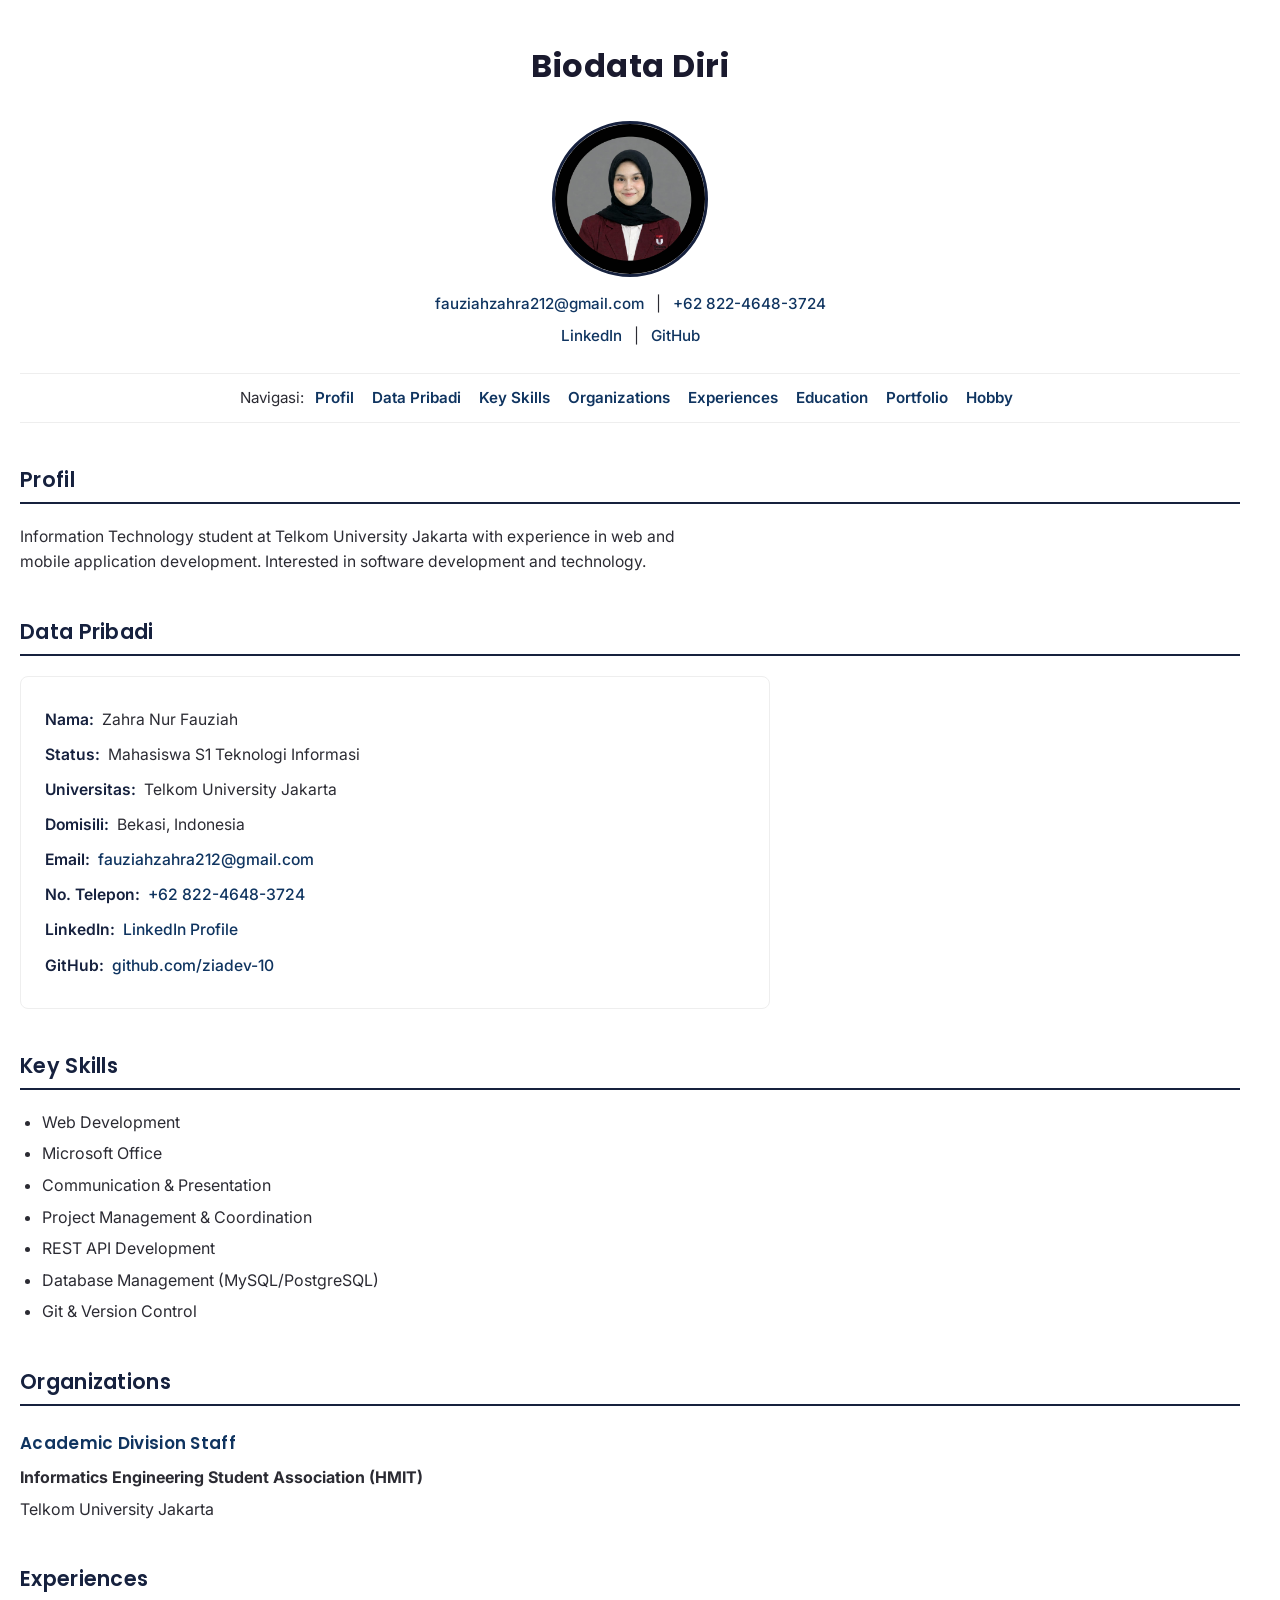
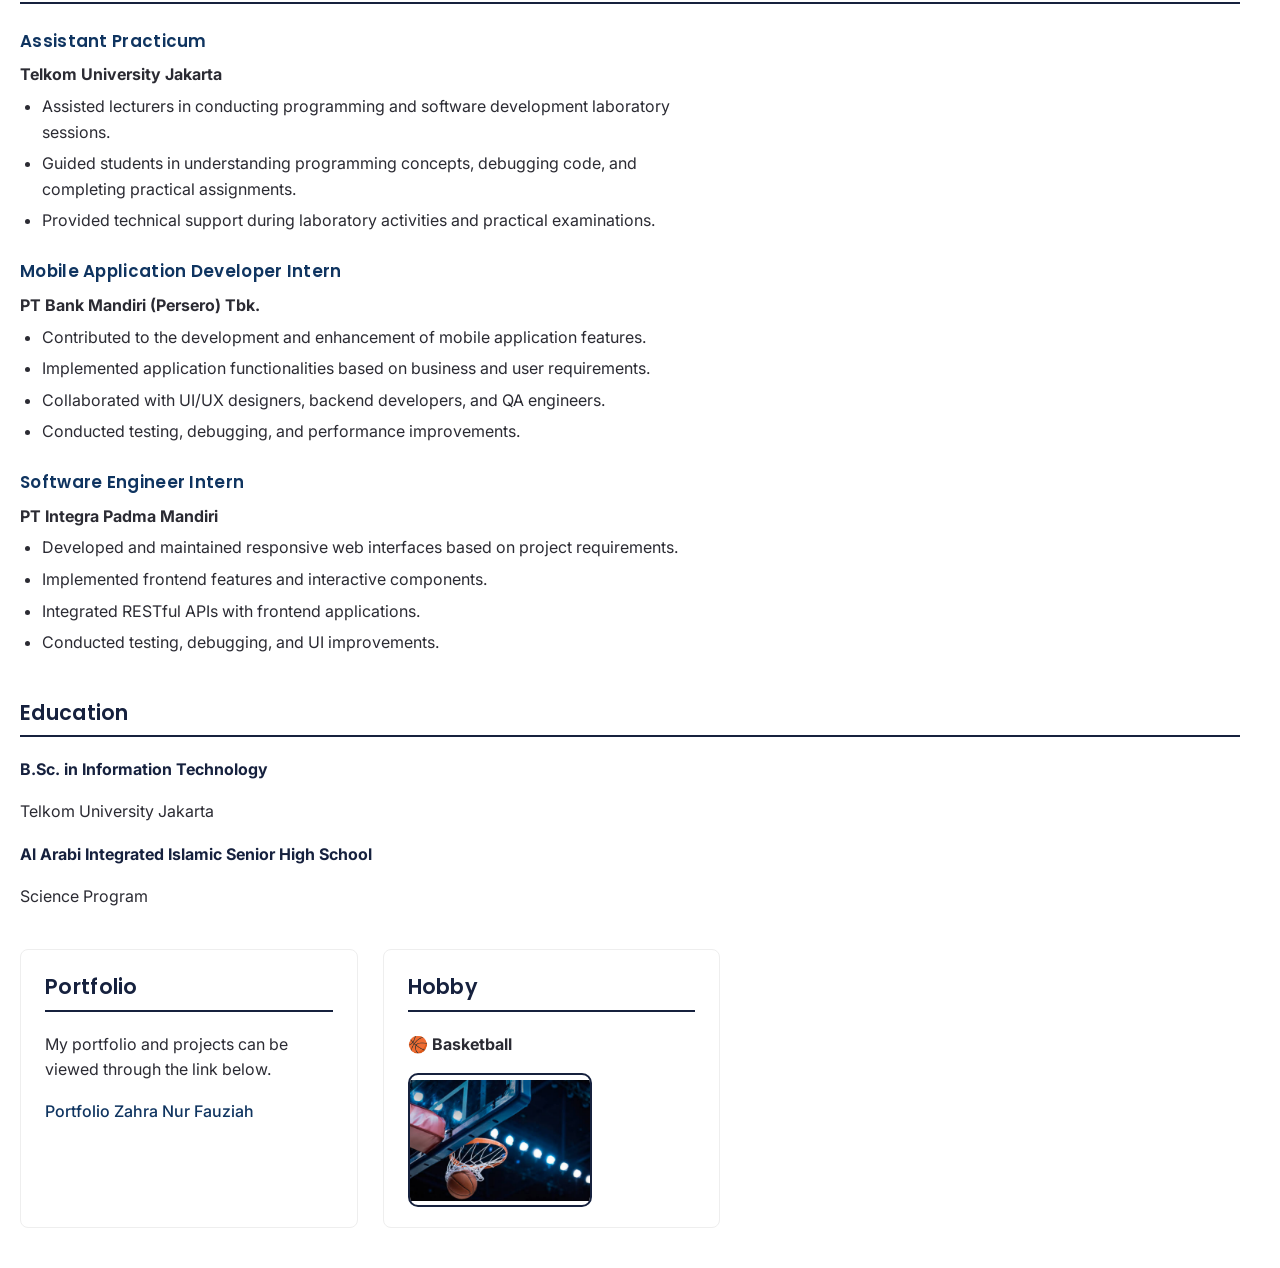
==== profil.html @ 6ab0479e "update foto profil" ====
<!DOCTYPE html>
<html lang="id">

<head>
  <meta charset="UTF-8">
  <meta name="viewport" content="width=device-width, initial-scale=1.0">

  <title>Biodata Zahra Nur Fauziah</title>

  <!-- Google Fonts -->
  <link rel="preconnect" href="https://fonts.googleapis.com">
  <link rel="preconnect" href="https://fonts.gstatic.com" crossorigin>

  <link
    href="https://fonts.googleapis.com/css2?family=Poppins:wght@600;700&family=Inter:wght@400;500;600&display=swap"
    rel="stylesheet">

  <style>

    /* =========================
       DASAR HALAMAN
    ========================= */

    body {
      font-family: 'Inter', Arial, sans-serif;
      font-size: 16px;
      line-height: 1.6;

      margin: 40px 40px 40px 20px;

      background: #ffffff;
      color: #2b2b33;

      -webkit-font-smoothing: antialiased;
    }


    /* =========================
       HEADING
    ========================= */

    h1 {
      font-family: 'Poppins', sans-serif;
      font-size: 2rem;
      font-weight: 700;

      letter-spacing: 0.5px;

      color: #1a1a2e;

      text-align: center;

      margin-bottom: 30px;
    }

    h2 {
      font-family: 'Poppins', sans-serif;
      font-size: 1.3rem;
      font-weight: 600;

      letter-spacing: 0.3px;

      color: #16213e;

      border-bottom: 2px solid #16213e;

      padding-bottom: 6px;

      margin-bottom: 20px;
    }

    h3 {
      font-family: 'Poppins', sans-serif;
      font-size: 1.05rem;
      font-weight: 600;

      letter-spacing: 0.3px;

      color: #0f3460;

      margin-top: 24px;
      margin-bottom: 8px;
    }


    /* =========================
       FOTO PROFIL
    ========================= */

    img.foto {
      width: 150px;
      height: 150px;

      object-fit: cover;

      border-radius: 50%;

      border: 3px solid #16213e;

      display: block;

      margin: 0 auto;
    }


    /* =========================
       LINK
    ========================= */

    a {
      color: #0f3460;

      font-weight: 500;

      text-decoration: none;

      transition: 0.2s ease;
    }

    a:hover {
      color: #16213e;

      text-decoration: underline;
    }


    /* =========================
       KONTAK
    ========================= */

    .contact {
      text-align: center;

      margin-top: 15px;

      font-size: 0.95rem;
    }

    .contact p {
      margin: 7px 0;
    }


    /* =========================
       NAVIGASI
    ========================= */

    nav {
      text-align: center;

      font-size: 0.95rem;

      margin: 25px 0 40px;

      padding: 12px;

      border-top: 1px solid #eeeeee;
      border-bottom: 1px solid #eeeeee;
    }

    nav a {
      margin: 0 7px;

      font-weight: 600;
    }


    /* =========================
       SECTION
    ========================= */

    section {
      margin-bottom: 40px;
    }


    /* =========================
       PROFIL
    ========================= */

    .description {
      max-width: 700px;

      margin: 0;

      font-size: 0.98rem;
    }


    /* =========================
       DATA PRIBADI
    ========================= */

    .data {
      background: #ffffff;

      padding: 20px 24px;

      max-width: 700px;

      margin: 0;

      border: 1px solid #eeeeee;

      border-radius: 8px;
    }

    .data p {
      margin: 10px 0;

      font-size: 0.98rem;
    }

    .label {
      font-weight: 600;

      color: #16213e;

      margin-right: 4px;
    }


    /* =========================
       SKILLS
    ========================= */

    .skills {
      max-width: 700px;

      margin: 0;

      padding-left: 22px;
    }

    .skills li {
      margin-bottom: 6px;
    }


    /* =========================
       ORGANISASI & EXPERIENCE
    ========================= */

    .experience {
      max-width: 700px;

      margin: 0;
    }

    .experience p {
      margin: 6px 0;
    }

    .experience ul {
      margin-top: 6px;

      padding-left: 22px;
    }

    .experience li {
      margin-bottom: 6px;
    }


    /* =========================
       EDUCATION
    ========================= */

    .education-item {
      max-width: 700px;

      margin-bottom: 18px;
    }

    .education-item strong {
      color: #16213e;
    }


    /* =========================
       PORTFOLIO & HOBBY
    ========================= */

    .portfolio-hobby {
      display: flex;

      gap: 25px;

      max-width: 700px;
    }

    .portfolio {
      flex: 1;

      background: #ffffff;

      padding: 20px 24px;

      border: 1px solid #eeeeee;

      border-radius: 8px;

      box-sizing: border-box;
    }

    .portfolio h2 {
      margin-top: 0;
    }


    /* =========================
       GAMBAR BASKET PNG
    ========================= */

    .basket-image {
      width: 180px;
      height: 130px;

      object-fit: contain;

      border-radius: 10px;

      border: 2px solid #16213e;

      display: block;

      margin-top: 12px;
    }


    /* =========================
       RESPONSIVE
    ========================= */

    @media (max-width: 768px) {

      body {
        margin: 25px 20px;
      }

      nav a {
        display: inline-block;

        margin: 5px 7px;
      }

      .data,
      .description,
      .experience,
      .skills,
      .education-item {
        max-width: 100%;
      }

      .portfolio-hobby {
        flex-direction: column;

        max-width: 100%;
      }

      .portfolio {
        width: 100%;
      }

      .basket-image {
        width: 100%;

        max-width: 250px;
      }

    }

  </style>

</head>


<body>


  <!-- =========================
       JUDUL
  ========================= -->

  <h1>Biodata Diri</h1>


  <!-- =========================
       FOTO PROFIL
  ========================= -->

  <img
    class="foto"
    src="src/profil.jpeg"
    alt="Foto Profil Zahra Nur Fauziah"
  >


  <!-- =========================
       KONTAK
  ========================= -->

  <div class="contact">

    <p>

      <a href="mailto:fauziahzahra212@gmail.com">
        fauziahzahra212@gmail.com
      </a>

      &nbsp; | &nbsp;

      <a href="tel:+6282246483724">
        +62 822-4648-3724
      </a>

    </p>


    <p>

      <a
        href="https://www.linkedin.com/in/zahra-nur-fauziah-020765374/"
        target="_blank"
        rel="noopener"
      >
        LinkedIn
      </a>

      &nbsp; | &nbsp;

      <a
        href="https://github.com/ziadev-10"
        target="_blank"
        rel="noopener"
      >
        GitHub
      </a>

    </p>

  </div>


  <!-- =========================
       NAVIGASI
  ========================= -->

  <nav>

    Navigasi:

    <a href="#profil">
      Profil
    </a>

    <a href="#data-pribadi">
      Data Pribadi
    </a>

    <a href="#skills">
      Key Skills
    </a>

    <a href="#organisasi">
      Organizations
    </a>

    <a href="#experiences">
      Experiences
    </a>

    <a href="#pendidikan">
      Education
    </a>

    <a href="#portfolio">
      Portfolio
    </a>

    <a href="#hobby">
      Hobby
    </a>

  </nav>


  <!-- =========================
       PROFIL
  ========================= -->

  <section id="profil">

    <h2>Profil</h2>

    <p class="description">

      Information Technology student at Telkom University Jakarta
      with experience in web and mobile application development.
      Interested in software development and technology.

    </p>

  </section>


  <!-- =========================
       DATA PRIBADI
  ========================= -->

  <section id="data-pribadi">

    <h2>Data Pribadi</h2>

    <div class="data">

      <p>
        <span class="label">Nama:</span>
        Zahra Nur Fauziah
      </p>

      <p>
        <span class="label">Status:</span>
        Mahasiswa S1 Teknologi Informasi
      </p>

      <p>
        <span class="label">Universitas:</span>
        Telkom University Jakarta
      </p>

      <p>
        <span class="label">Domisili:</span>
        Bekasi, Indonesia
      </p>

      <p>

        <span class="label">Email:</span>

        <a href="mailto:fauziahzahra212@gmail.com">
          fauziahzahra212@gmail.com
        </a>

      </p>

      <p>

        <span class="label">No. Telepon:</span>

        <a href="tel:+6282246483724">
          +62 822-4648-3724
        </a>

      </p>

      <p>

        <span class="label">LinkedIn:</span>

        <a
          href="https://www.linkedin.com/in/zahra-nur-fauziah-020765374/"
          target="_blank"
          rel="noopener"
        >
          LinkedIn Profile
        </a>

      </p>

      <p>

        <span class="label">GitHub:</span>

        <a
          href="https://github.com/ziadev-10"
          target="_blank"
          rel="noopener"
        >
          github.com/ziadev-10
        </a>

      </p>

    </div>

  </section>


  <!-- =========================
       KEY SKILLS
  ========================= -->

  <section id="skills">

    <h2>Key Skills</h2>

    <ul class="skills">

      <li>
        Web Development
      </li>

      <li>
        Microsoft Office
      </li>

      <li>
        Communication &amp; Presentation
      </li>

      <li>
        Project Management &amp; Coordination
      </li>

      <li>
        REST API Development
      </li>

      <li>
        Database Management (MySQL/PostgreSQL)
      </li>

      <li>
        Git &amp; Version Control
      </li>

    </ul>

  </section>


  <!-- =========================
       ORGANISASI
  ========================= -->

  <section id="organisasi">

    <h2>Organizations</h2>

    <div class="experience">

      <h3>
        Academic Division Staff
      </h3>

      <p>

        <strong>
          Informatics Engineering Student Association (HMIT)
        </strong>

      </p>

      <p>
        Telkom University Jakarta
      </p>

    </div>

  </section>


  <!-- =========================
       EXPERIENCES
  ========================= -->

  <section id="experiences">

    <h2>Experiences</h2>


    <!-- Assistant Practicum -->

    <div class="experience">

      <h3>
        Assistant Practicum
      </h3>

      <p>
        <strong>
          Telkom University Jakarta
        </strong>
      </p>

      <ul>

        <li>
          Assisted lecturers in conducting programming
          and software development laboratory sessions.
        </li>

        <li>
          Guided students in understanding programming concepts,
          debugging code, and completing practical assignments.
        </li>

        <li>
          Provided technical support during laboratory activities
          and practical examinations.
        </li>

      </ul>


      <!-- Mobile Application Developer -->

      <h3>
        Mobile Application Developer Intern
      </h3>

      <p>
        <strong>
          PT Bank Mandiri (Persero) Tbk.
        </strong>
      </p>

      <ul>

        <li>
          Contributed to the development and enhancement
          of mobile application features.
        </li>

        <li>
          Implemented application functionalities based
          on business and user requirements.
        </li>

        <li>
          Collaborated with UI/UX designers, backend developers,
          and QA engineers.
        </li>

        <li>
          Conducted testing, debugging, and performance
          improvements.
        </li>

      </ul>


      <!-- Software Engineer -->

      <h3>
        Software Engineer Intern
      </h3>

      <p>
        <strong>
          PT Integra Padma Mandiri
        </strong>
      </p>

      <ul>

        <li>
          Developed and maintained responsive web interfaces
          based on project requirements.
        </li>

        <li>
          Implemented frontend features and interactive
          components.
        </li>

        <li>
          Integrated RESTful APIs with frontend applications.
        </li>

        <li>
          Conducted testing, debugging, and UI improvements.
        </li>

      </ul>

    </div>

  </section>


  <!-- =========================
       EDUCATION
  ========================= -->

  <section id="pendidikan">

    <h2>Education</h2>


    <div class="education-item">

      <p>

        <strong>
          B.Sc. in Information Technology
        </strong>

      </p>

      <p>
        Telkom University Jakarta
      </p>

    </div>


    <div class="education-item">

      <p>

        <strong>
          Al Arabi Integrated Islamic Senior High School
        </strong>

      </p>

      <p>
        Science Program
      </p>

    </div>

  </section>


  <!-- =========================
       PORTFOLIO & HOBBY
  ========================= -->

  <section>

    <div class="portfolio-hobby">


      <!-- PORTFOLIO -->

      <div
        class="portfolio"
        id="portfolio"
      >

        <h2>
          Portfolio
        </h2>

        <p>
          My portfolio and projects can be viewed through
          the link below.
        </p>

        <p>

          <a
            href="https://portofoliozahranurfauziah.my.canva.site/"
            target="_blank"
            rel="noopener"
          >
            Portfolio Zahra Nur Fauziah
          </a>

        </p>

      </div>


      <!-- HOBBY -->

      <div
        class="portfolio"
        id="hobby"
      >

        <h2>
          Hobby
        </h2>

        <p>

          <strong>
            🏀 Basketball
          </strong>

        </p>

        <!-- File gambar PNG -->
        <img
          class="basket-image"
          src="src/basket.png"
          alt="Basketball"
        >

      </div>


    </div>

  </section>


</body>

</html>
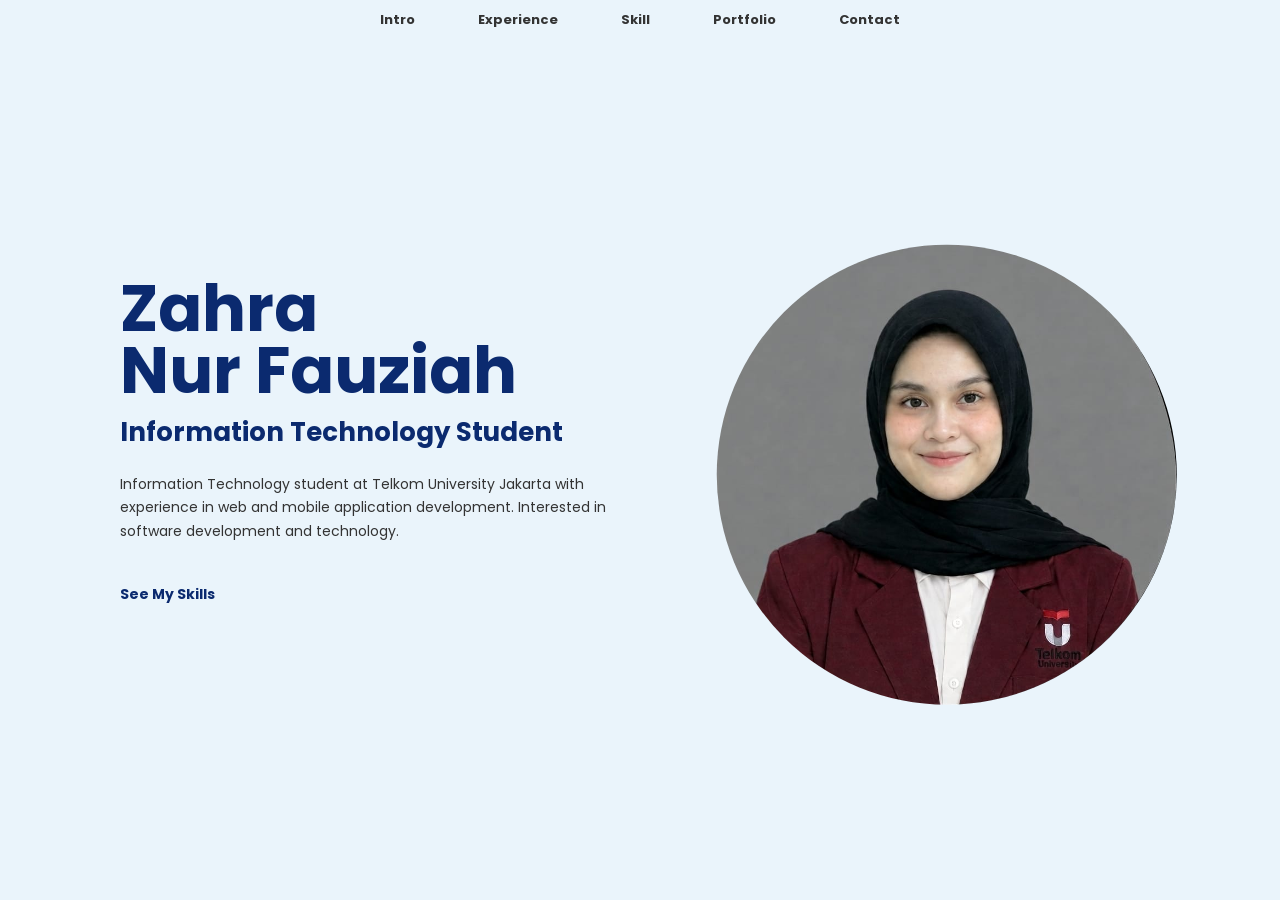
==== commit 219ae1aa: "perubahan file style.css" ====
--- a/profil.html
+++ b/profil.html
@@ -1,904 +1,135 @@
 <!DOCTYPE html>
 <html lang="id">
-
 <head>
-  <meta charset="UTF-8">
-  <meta name="viewport" content="width=device-width, initial-scale=1.0">
-
-  <title>Biodata Zahra Nur Fauziah</title>
-
-  <!-- Google Fonts -->
-  <link rel="preconnect" href="https://fonts.googleapis.com">
-  <link rel="preconnect" href="https://fonts.gstatic.com" crossorigin>
-
-  <link
-    href="https://fonts.googleapis.com/css2?family=Poppins:wght@600;700&family=Inter:wght@400;500;600&display=swap"
-    rel="stylesheet">
-
-  <style>
-
-    /* =========================
-       DASAR HALAMAN
-    ========================= */
-
-    body {
-      font-family: 'Inter', Arial, sans-serif;
-      font-size: 16px;
-      line-height: 1.6;
-
-      margin: 40px 40px 40px 20px;
-
-      background: #ffffff;
-      color: #2b2b33;
-
-      -webkit-font-smoothing: antialiased;
-    }
-
-
-    /* =========================
-       HEADING
-    ========================= */
-
-    h1 {
-      font-family: 'Poppins', sans-serif;
-      font-size: 2rem;
-      font-weight: 700;
-
-      letter-spacing: 0.5px;
-
-      color: #1a1a2e;
-
-      text-align: center;
-
-      margin-bottom: 30px;
-    }
-
-    h2 {
-      font-family: 'Poppins', sans-serif;
-      font-size: 1.3rem;
-      font-weight: 600;
-
-      letter-spacing: 0.3px;
-
-      color: #16213e;
-
-      border-bottom: 2px solid #16213e;
-
-      padding-bottom: 6px;
-
-      margin-bottom: 20px;
-    }
-
-    h3 {
-      font-family: 'Poppins', sans-serif;
-      font-size: 1.05rem;
-      font-weight: 600;
-
-      letter-spacing: 0.3px;
-
-      color: #0f3460;
-
-      margin-top: 24px;
-      margin-bottom: 8px;
-    }
-
-
-    /* =========================
-       FOTO PROFIL
-    ========================= */
-
-    img.foto {
-      width: 150px;
-      height: 150px;
-
-      object-fit: cover;
-
-      border-radius: 50%;
-
-      border: 3px solid #16213e;
-
-      display: block;
-
-      margin: 0 auto;
-    }
-
-
-    /* =========================
-       LINK
-    ========================= */
-
-    a {
-      color: #0f3460;
-
-      font-weight: 500;
-
-      text-decoration: none;
-
-      transition: 0.2s ease;
-    }
-
-    a:hover {
-      color: #16213e;
-
-      text-decoration: underline;
-    }
-
-
-    /* =========================
-       KONTAK
-    ========================= */
-
-    .contact {
-      text-align: center;
-
-      margin-top: 15px;
-
-      font-size: 0.95rem;
-    }
-
-    .contact p {
-      margin: 7px 0;
-    }
-
-
-    /* =========================
-       NAVIGASI
-    ========================= */
-
-    nav {
-      text-align: center;
-
-      font-size: 0.95rem;
-
-      margin: 25px 0 40px;
-
-      padding: 12px;
-
-      border-top: 1px solid #eeeeee;
-      border-bottom: 1px solid #eeeeee;
-    }
-
-    nav a {
-      margin: 0 7px;
-
-      font-weight: 600;
-    }
-
-
-    /* =========================
-       SECTION
-    ========================= */
-
-    section {
-      margin-bottom: 40px;
-    }
-
-
-    /* =========================
-       PROFIL
-    ========================= */
-
-    .description {
-      max-width: 700px;
-
-      margin: 0;
-
-      font-size: 0.98rem;
-    }
-
-
-    /* =========================
-       DATA PRIBADI
-    ========================= */
-
-    .data {
-      background: #ffffff;
-
-      padding: 20px 24px;
-
-      max-width: 700px;
-
-      margin: 0;
-
-      border: 1px solid #eeeeee;
-
-      border-radius: 8px;
-    }
-
-    .data p {
-      margin: 10px 0;
-
-      font-size: 0.98rem;
-    }
-
-    .label {
-      font-weight: 600;
-
-      color: #16213e;
-
-      margin-right: 4px;
-    }
-
-
-    /* =========================
-       SKILLS
-    ========================= */
-
-    .skills {
-      max-width: 700px;
-
-      margin: 0;
-
-      padding-left: 22px;
-    }
-
-    .skills li {
-      margin-bottom: 6px;
-    }
-
-
-    /* =========================
-       ORGANISASI & EXPERIENCE
-    ========================= */
-
-    .experience {
-      max-width: 700px;
-
-      margin: 0;
-    }
-
-    .experience p {
-      margin: 6px 0;
-    }
-
-    .experience ul {
-      margin-top: 6px;
-
-      padding-left: 22px;
-    }
-
-    .experience li {
-      margin-bottom: 6px;
-    }
-
-
-    /* =========================
-       EDUCATION
-    ========================= */
-
-    .education-item {
-      max-width: 700px;
-
-      margin-bottom: 18px;
-    }
-
-    .education-item strong {
-      color: #16213e;
-    }
-
-
-    /* =========================
-       PORTFOLIO & HOBBY
-    ========================= */
-
-    .portfolio-hobby {
-      display: flex;
-
-      gap: 25px;
-
-      max-width: 700px;
-    }
-
-    .portfolio {
-      flex: 1;
-
-      background: #ffffff;
-
-      padding: 20px 24px;
-
-      border: 1px solid #eeeeee;
-
-      border-radius: 8px;
-
-      box-sizing: border-box;
-    }
-
-    .portfolio h2 {
-      margin-top: 0;
-    }
-
-
-    /* =========================
-       GAMBAR BASKET PNG
-    ========================= */
-
-    .basket-image {
-      width: 180px;
-      height: 130px;
-
-      object-fit: contain;
-
-      border-radius: 10px;
-
-      border: 2px solid #16213e;
-
-      display: block;
-
-      margin-top: 12px;
-    }
-
-
-    /* =========================
-       RESPONSIVE
-    ========================= */
-
-    @media (max-width: 768px) {
-
-      body {
-        margin: 25px 20px;
-      }
-
-      nav a {
-        display: inline-block;
-
-        margin: 5px 7px;
-      }
-
-      .data,
-      .description,
-      .experience,
-      .skills,
-      .education-item {
-        max-width: 100%;
-      }
-
-      .portfolio-hobby {
-        flex-direction: column;
-
-        max-width: 100%;
-      }
-
-      .portfolio {
-        width: 100%;
-      }
-
-      .basket-image {
-        width: 100%;
-
-        max-width: 250px;
-      }
-
-    }
-
-  </style>
-
+    <meta charset="UTF-8">
+    <meta name="viewport" content="width=device-width, initial-scale=1.0">
+    <title>Biodata Zahra Nur Fauziah</title>
+    <link rel="stylesheet" href="style.css">
 </head>
-
-
 <body>
 
+<header>
+    <nav>
+        <a data-tab="intro">Intro</a>
+        <a data-tab="experience">Experience</a>
+        <a data-tab="skill">Skill</a>
+        <a data-tab="project">Portfolio</a>
+        <a data-tab="contact">Contact</a>
+    </nav>
+</header>
 
-  <!-- =========================
-       JUDUL
-  ========================= -->
+<section class="tab" id="intro">
+    <div class="container">
+        <div class="avatar">
+            <img src="[data-uri]" alt="Foto Zahra Nur Fauziah">
+        </div>
+        <div class="content">
+            <div class="name">Zahra<br>Nur Fauziah</div>
+            <div class="job">Information Technology <span class="text-gradient">Student</span></div>
+            <div class="des">
+                Information Technology student at Telkom University Jakarta with experience in
+                web and mobile application development. Interested in software development and technology.
+                <br><br>
+                <a class="text-gradient" data-tab="skill">See My Skills</a>
+            </div>
+        </div>
+    </div>
+</section>
 
-  <h1>Biodata Diri</h1>
+<section class="tab" id="experience">
+    <div class="container">
+        <div class="list">
+            <div class="item">
+                <div class="time">2026</div>
+                <div class="dot">01</div>
+                <div class="content">
+                    <div class="job">Assistant Practicum</div>
+                    <div class="company">Telkom University Jakarta</div>
+                    <div class="des">Assisted lecturers in programming and software development laboratory sessions, guided students in debugging and assignments, and provided technical support during practical examinations.</div>
+                </div>
+            </div>
+            <div class="item">
+                <div class="time">2026</div>
+                <div class="dot">02</div>
+                <div class="content">
+                    <div class="job">Mobile Application Developer Intern</div>
+                    <div class="company">PT Bank Mandiri (Persero) Tbk.</div>
+                    <div class="des">Contributed to mobile application features, implemented functionalities based on requirements, collaborated with development teams, and conducted testing and debugging.</div>
+                </div>
+            </div>
+            <div class="item">
+                <div class="time">2026</div>
+                <div class="dot">03</div>
+                <div class="content">
+                    <div class="job">Software Engineer Intern</div>
+                    <div class="company">PT Integra Padma Mandiri</div>
+                    <div class="des">Developed responsive web interfaces, implemented frontend features, integrated RESTful APIs, and conducted testing, debugging, and UI improvements.</div>
+                </div>
+            </div>
+        </div>
+    </div>
+</section>
 
+<section class="tab" id="skill">
+    <div class="container">
+        <div class="list">
+            <div class="item"><div class="icon">01</div><div class="name">Web Development</div><div class="des">Building responsive and user-friendly web interfaces.</div></div>
+            <div class="item"><div class="icon">02</div><div class="name">REST API Development</div><div class="des">Working with API integration and backend services.</div></div>
+            <div class="item"><div class="icon">03</div><div class="name">Database Management</div><div class="des">MySQL and PostgreSQL database management.</div></div>
+            <div class="item"><div class="icon">04</div><div class="name">Git & Version Control</div><div class="des">Managing source code and collaborative development workflows.</div></div>
+            <div class="item"><div class="icon">05</div><div class="name">Communication</div><div class="des">Communication and presentation in academic and team environments.</div></div>
+            <div class="item"><div class="icon">06</div><div class="name">Project Management</div><div class="des">Project coordination and task management.</div></div>
+        </div>
+    </div>
+</section>
 
-  <!-- =========================
-       FOTO PROFIL
-  ========================= -->
+<section class="tab" id="project">
+    <div class="container">
+        <div class="list">
+            <div class="item">
+                <div class="project-number">#01</div>
+                <div class="name">Mandiri News</div>
+                <div class="des">Digital news application that provides current information from various sources with search and category features.</div>
+                <div class="author"><span>Mobile Application</span><span>Bank Mandiri</span></div>
+            </div>
+            <div class="item">
+                <div class="project-number">#02</div>
+                <div class="name">ChurnSense</div>
+                <div class="des">Web-based customer churn prediction application using machine learning and a Flask API.</div>
+                <div class="author"><span>Machine Learning</span><span>Python</span></div>
+            </div>
+            <div class="item">
+                <div class="project-number">#03</div>
+                <div class="name">TemanPilah</div>
+                <div class="des">Web application project with frontend, REST API, PostgreSQL, and Prisma integration.</div>
+                <div class="author"><span>Web Application</span><span>TypeScript</span></div>
+            </div>
+        </div>
+    </div>
+</section>
 
-  <img
-    class="foto"
-    src="src/profil.jpeg"
-    alt="Foto Profil Zahra Nur Fauziah"
-  >
+<section class="tab" id="contact">
+    <div class="container">
+        <div class="content">
+            <div class="thank text-gradient">Thank you!</div>
+            <div class="des">
+                Let's connect and explore opportunities in technology and software development.
+                <br><br>
+                <a data-tab="intro" class="text-gradient">See My Intro</a>
+            </div>
+            <div class="list">
+                <div class="item">✉ fauziahzahra212@gmail.com</div>
+                <div class="item">☎ +62 822-4648-3724</div>
+                <div class="item"><a href="https://www.linkedin.com/in/zahra-nur-fauziah-020765374/" target="_blank">LinkedIn</a></div>
+                <div class="item"><a href="https://github.com/ziadev-10" target="_blank">GitHub</a></div>
+            </div>
+            <div class="hobby">
+                <img src="[data-uri]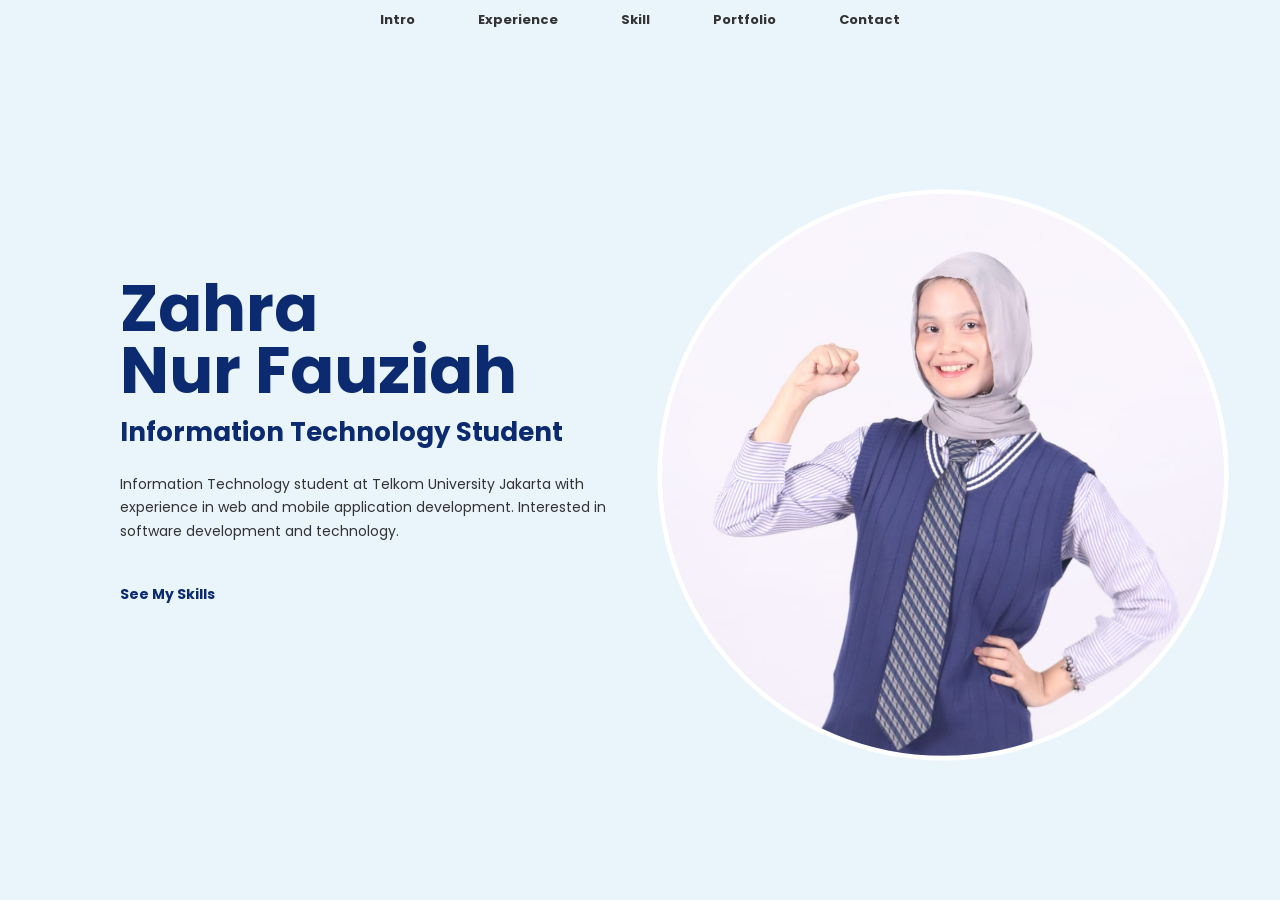
==== commit 55b7dce1: "update file profil.html" ====
--- a/profil.html
+++ b/profil.html
@@ -21,7 +21,7 @@
 <section class="tab" id="intro">
     <div class="container">
         <div class="avatar">
-            <img src="[data-uri]" alt="Foto Zahra Nur Fauziah">
+             <img src="src/profil.jpeg" alt="Zahra Nur Fauziah">
         </div>
         <div class="content">
             <div class="name">Zahra<br>Nur Fauziah</div>
@@ -124,7 +124,7 @@
                 <div class="item"><a href="https://github.com/ziadev-10" target="_blank">GitHub</a></div>
             </div>
             <div class="hobby">
-                <img src="[data-uri]